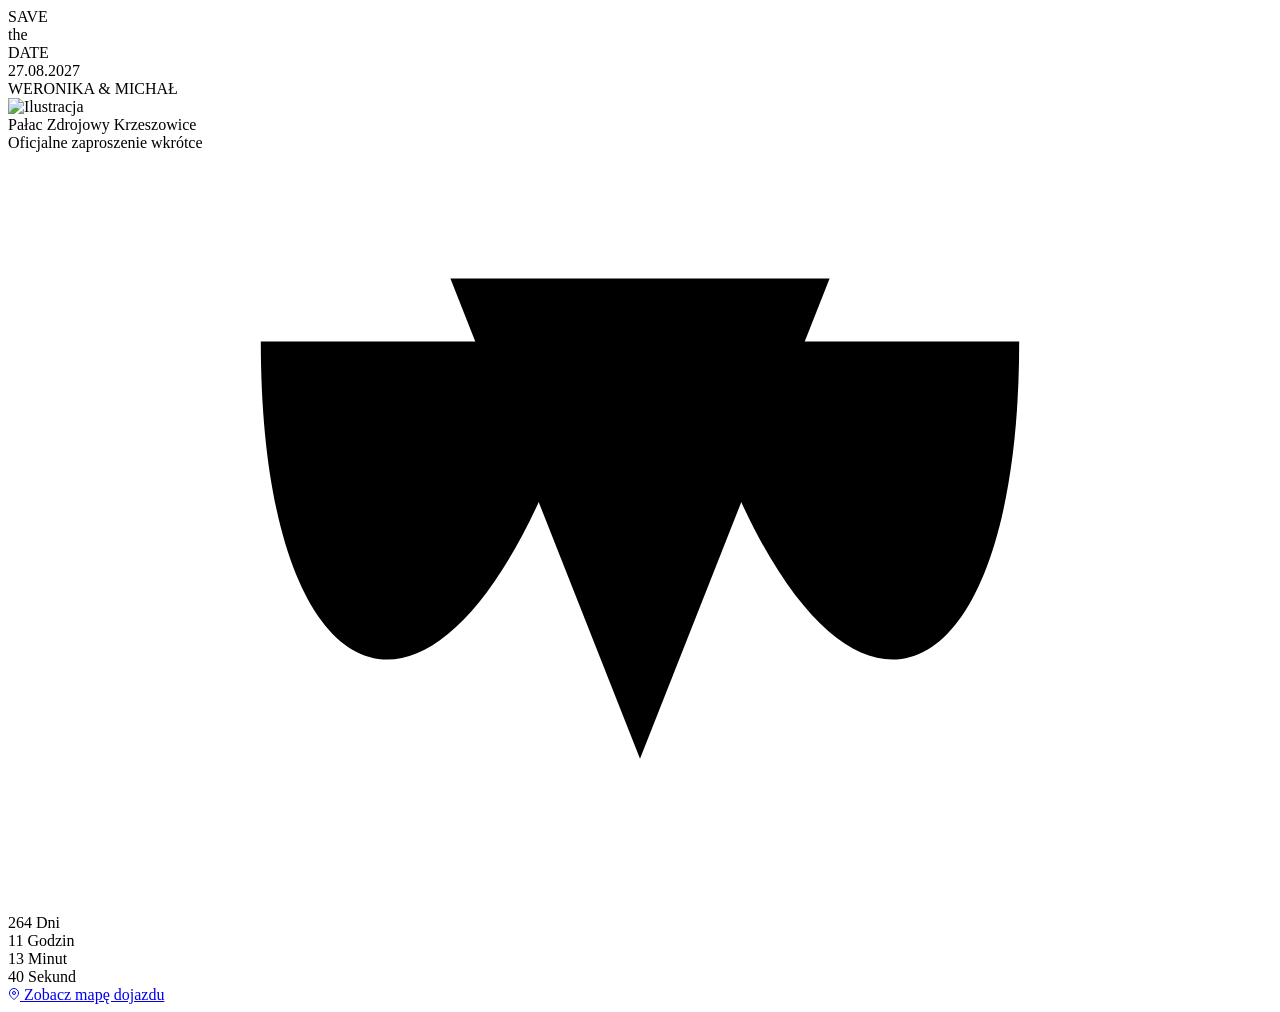
==== x9f2-9k1a-pl98/index.html @ dd60785c "Create index.html" ====
<!DOCTYPE html>
<html lang="pl">
<head>
  <meta charset="UTF-8">
  <meta name="viewport" content="width=device-width, initial-scale=1.0">
  <title>Save the Date - Weronika & Michał</title>
  <link rel="preconnect" href="https://fonts.googleapis.com">
  <link rel="preconnect" href="https://fonts.gstatic.com" crossorigin>
  <link href="https://fonts.googleapis.com/css2?family=Cinzel:wght@400;500;600&family=Cormorant+Garamond:ital,wght@0,400;0,600;1,400;1,600&family=Great+Vibes&family=Montserrat:wght@300;400&display=swap" rel="stylesheet">
  <link rel="stylesheet" href="style.css">
</head>
<body>

  <div class="card-container">

    <!-- NAGŁÓWEK -->
    <div class="header-group">
      <div class="title-save">SAVE</div>
      <div class="title-the">the</div>
      <div class="title-date">DATE</div>
    </div>

    <!-- DATA I IMIONA -->
    <div class="date-display">27.08.2027</div>
    <div class="names-display">WERONIKA & MICHAŁ</div>

    <!-- ILUSTRACJA PAŁACU I WIANEK SVG -->
    <div class="illustration-wrapper">
        <img class="palace-svg" src="img/palac.png" alt="Ilustracja">
    </div>

    <!-- LOKALIZACJA -->
    <div class="location-title">Pałac Zdrojowy Krzeszowice</div>

    <div class="subtitle-note">Oficjalne zaproszenie wkrótce</div>

    <!-- MONOGRAM -->
    <div class="monogram-wrapper">
      <svg class="monogram-svg" viewBox="0 0 100 60">
        <path d="M 20 15 C 20 45, 35 50, 45 20 C 47 15, 53 15, 55 20 C 65 50, 80 45, 80 15" />
        <path d="M 35 10 L 50 48 L 65 10" stroke-width="0.8" />
      </svg>
    </div>

    <!-- ODLICZANIE CZASU I AKCJE -->
    <div class="countdown-section">
      <div class="countdown-grid">
        <div class="countdown-item">
          <span class="countdown-num" id="days">---</span>
          <span class="countdown-label">Dni</span>
        </div>
        <div class="countdown-item">
          <span class="countdown-num" id="hours">--</span>
          <span class="countdown-label">Godzin</span>
        </div>
        <div class="countdown-item">
          <span class="countdown-num" id="minutes">--</span>
          <span class="countdown-label">Minut</span>
        </div>
        <div class="countdown-item">
          <span class="countdown-num" id="seconds">--</span>
          <span class="countdown-label">Sekund</span>
        </div>
      </div>
      <!-- LINK DO MAPY -->
      <a href="https://maps.google.com/?q=Palac+Zdrojowy+Krzeszowice" target="_blank" class="map-link">
        <svg width="12" height="12" viewBox="0 0 24 24" fill="none" stroke="currentColor" stroke-width="2">
          <path d="M21 10c0 7-9 13-9 13s-9-6-9-13a9 9 0 0 1 18 0z"></path>
          <circle cx="12" cy="10" r="3"></circle>
        </svg>
        Zobacz mapę dojazdu
      </a>
    </div>
  </div>

  <script>
    // Odliczanie do 27.08.2027
    const targetDate = new Date('2027-08-27T16:00:00').getTime();

    function updateCountdown() {
      const now = new Date().getTime();
      const difference = targetDate - now;

      if (difference > 0) {
        const days = Math.floor(difference / (1000 * 60 * 60 * 24));
        const hours = Math.floor((difference % (1000 * 60 * 60 * 24)) / (1000 * 60 * 60));
        const minutes = Math.floor((difference % (1000 * 60 * 60)) / (1000 * 60));
        const seconds = Math.floor((difference % (1000 * 60)) / 1000);

        document.getElementById('days').innerText = days;
        document.getElementById('hours').innerText = hours < 10 ? '0' + hours : hours;
        document.getElementById('minutes').innerText = minutes < 10 ? '0' + minutes : minutes;
        document.getElementById('seconds').innerText = seconds < 10 ? '0' + seconds : seconds;
      } else {
        document.getElementById('days').innerText = '0';
        document.getElementById('hours').innerText = '00';
        document.getElementById('minutes').innerText = '00';
        document.getElementById('seconds').innerText = '00';
      }
    }

    setInterval(updateCountdown, 1000);
    updateCountdown();
  </script>
</body>
</html>
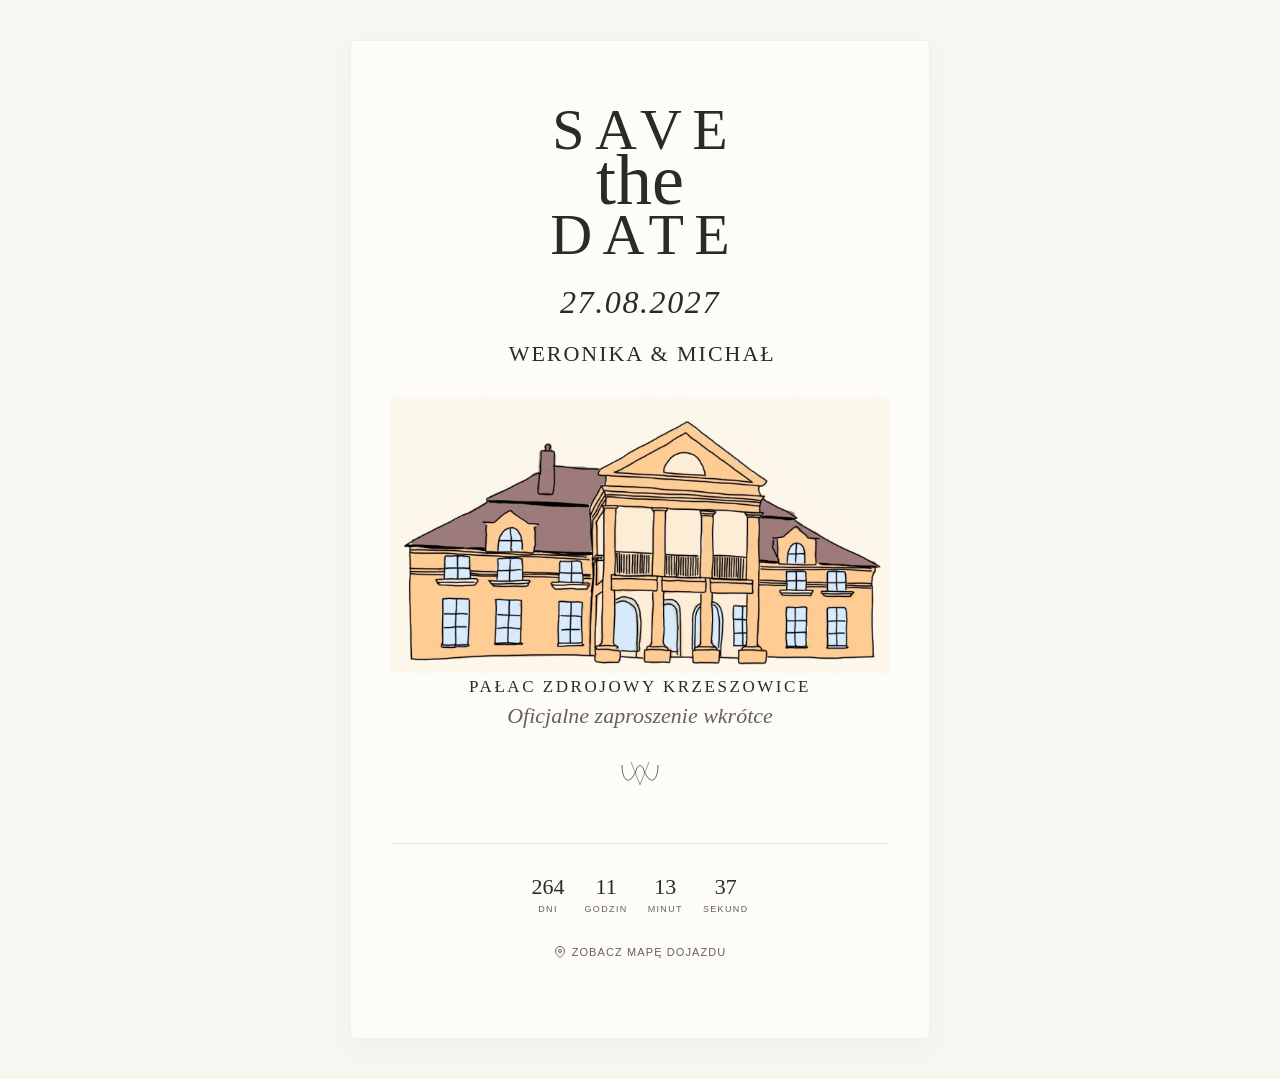
==== commit 1a9ea9ea: "Update index.html" ====
--- a/x9f2-9k1a-pl98/index.html
+++ b/x9f2-9k1a-pl98/index.html
@@ -26,7 +26,7 @@
 
     <!-- ILUSTRACJA PAŁACU I WIANEK SVG -->
     <div class="illustration-wrapper">
-        <img class="palace-svg" src="img/palac.png" alt="Ilustracja">
+        <img class="palace-svg" src="img/palac.jpg" alt="Ilustracja">
     </div>
 
     <!-- LOKALIZACJA -->
--- a/x9f2-9k1a-pl98/style.css
+++ b/x9f2-9k1a-pl98/style.css
@@ -0,0 +1,316 @@
+:root {
+    --bg-color: #f8f6f0;
+    --text-main: #2c2a29;
+    --text-muted: #66605b;
+    --accent-gold: #c5a059;
+    --font-title: 'Cinzel', serif;
+    --font-script: 'Great Vibes', cursive;
+    --font-body: 'Cormorant Garamond', serif;
+    --font-sans: 'Montserrat', sans-serif;
+  }
+
+  * {
+    box-sizing: border-box;
+    margin: 0;
+    padding: 0;
+  }
+
+  body {
+    background-color: var(--bg-color);
+    color: var(--text-main);
+    font-family: var(--font-body);
+    min-height: 100vh;
+    display: flex;
+    justify-content: center;
+    align-items: center;
+    padding: 40px 20px;
+    -webkit-font-smoothing: antialiased;
+  }
+
+  .card-container {
+    width: 100%;
+    max-width: 580px;
+    background-color: #fdfcf9;
+    padding: 60px 40px;
+    box-shadow: 0 10px 30px rgba(0, 0, 0, 0.03);
+    border: 1px solid rgba(0, 0, 0, 0.05);
+    text-align: center;
+    display: flex;
+    flex-direction: column;
+    align-items: center;
+    position: relative;
+  }
+
+  /* TYPOGRAFIA HIERARCHIA */
+
+  .header-group {
+    margin-bottom: 20px;
+    display: flex;
+    flex-direction: column;
+    align-items: center;
+    line-height: 1;
+  }
+
+  .title-save,
+  .title-date {
+    font-family: var(--font-title);
+    font-size: clamp(38px, 9vw, 58px);
+    font-weight: 400;
+    letter-spacing: 0.18em;
+    text-indent: 0.18em;
+    text-transform: uppercase;
+    color: var(--text-main);
+  }
+
+  .title-the {
+    font-family: var(--font-script);
+    font-size: clamp(48px, 11vw, 72px);
+    color: var(--text-main);
+    margin: -15px 0 -10px 0;
+    z-index: 2;
+  }
+
+  .date-display {
+    font-family: var(--font-body);
+    font-size: clamp(24px, 5vw, 32px);
+    font-style: italic;
+    letter-spacing: 0.05em;
+    margin-bottom: 20px;
+    color: var(--text-main);
+  }
+
+  .names-display {
+    font-family: var(--font-title);
+    font-size: clamp(16px, 3.5vw, 22px);
+    font-weight: 400;
+    letter-spacing: 0.09em;
+    text-indent: 0.2em;
+    text-transform: uppercase;
+    margin-bottom: 30px;
+    color: var(--text-main);
+  }
+
+  /* ILUSTRACJA PAŁACU I WIANEK SVG */
+
+  .palace-svg {
+    width: 100%;
+    height: auto;
+    max-height: 380px;
+  }
+
+  /* FOOTER I INFO */
+
+  .location-title {
+    font-family: var(--font-title);
+    font-size: clamp(13px, 2.8vw, 17px);
+    letter-spacing: 0.15em;
+    text-transform: uppercase;
+    margin-bottom: 6px;
+    color: var(--text-main);
+    font-weight: 500;
+  }
+
+  .map-link {
+    display: inline-flex;
+    align-items: center;
+    gap: 6px;
+    font-family: var(--font-sans);
+    font-size: 11px;
+    letter-spacing: 0.1em;
+    text-transform: uppercase;
+    color: var(--text-muted);
+    text-decoration: none;
+    margin-bottom: 20px;
+    transition: color 0.3s ease;
+  }
+
+  .map-link:hover {
+    color: var(--accent-gold);
+  }
+
+  .subtitle-note {
+    font-family: var(--font-body);
+    font-size: clamp(18px, 4vw, 22px);
+    font-style: italic;
+    color: var(--text-muted);
+    margin-bottom: 25px;
+  }
+
+  /* MONOGRAM SVG */
+  .monogram-wrapper {
+    margin-bottom: 35px;
+  }
+
+  .monogram-svg {
+    width: 60px;
+    height: 40px;
+    fill: none;
+    stroke: var(--text-main);
+    stroke-width: 1.2;
+  }
+
+  /* ODLICZANIE & SEKCJA PRZYCISKÓW */
+
+  .countdown-section {
+    width: 100%;
+    border-top: 1px solid #eae5dc;
+    padding-top: 30px;
+    margin-top: 10px;
+  }
+
+  .countdown-grid {
+    display: flex;
+    justify-content: center;
+    gap: 20px;
+    margin-bottom: 30px;
+  }
+
+  .countdown-item {
+    display: flex;
+    flex-direction: column;
+    align-items: center;
+  }
+
+  .countdown-num {
+    font-family: var(--font-title);
+    font-size: 22px;
+    color: var(--text-main);
+  }
+
+  .countdown-label {
+    font-family: var(--font-sans);
+    font-size: 9px;
+    letter-spacing: 0.15em;
+    text-transform: uppercase;
+    color: var(--text-muted);
+    margin-top: 4px;
+  }
+
+  .actions-group {
+    display: flex;
+    flex-wrap: wrap;
+    gap: 15px;
+    justify-content: center;
+  }
+
+  .action-btn {
+    background: transparent;
+    border: 1px solid var(--text-main);
+    color: var(--text-main);
+    font-family: var(--font-sans);
+    font-size: 11px;
+    letter-spacing: 0.15em;
+    text-transform: uppercase;
+    padding: 12px 24px;
+    cursor: pointer;
+    transition: all 0.3s ease;
+    text-decoration: none;
+  }
+
+  .action-btn:hover {
+    background: var(--text-main);
+    color: #ffffff;
+  }
+
+  .action-btn.primary {
+    background: var(--text-main);
+    color: #ffffff;
+  }
+
+  .action-btn.primary:hover {
+    background: #45423f;
+  }
+
+  /* MODAL RSVP */
+  .modal-backdrop {
+    position: fixed;
+    top: 0;
+    left: 0;
+    width: 100%;
+    height: 100%;
+    background: rgba(0, 0, 0, 0.4);
+    display: flex;
+    justify-content: center;
+    align-items: center;
+    opacity: 0;
+    pointer-events: none;
+    transition: opacity 0.3s ease;
+    z-index: 100;
+    padding: 20px;
+  }
+
+  .modal-backdrop.active {
+    opacity: 1;
+    pointer-events: auto;
+  }
+
+  .modal-content {
+    background: #fdfcf9;
+    padding: 40px;
+    max-width: 450px;
+    width: 100%;
+    box-shadow: 0 15px 40px rgba(0,0,0,0.15);
+    position: relative;
+    text-align: center;
+  }
+
+  .modal-title {
+    margin-bottom: 15px;
+  }
+
+  .modal-close {
+    position: absolute;
+    top: 15px;
+    right: 20px;
+    background: none;
+    border: none;
+    font-size: 24px;
+    cursor: pointer;
+    color: var(--text-muted);
+  }
+
+  .form-group {
+    margin-bottom: 20px;
+    text-align: left;
+  }
+
+  .form-group label {
+    display: block;
+    font-family: var(--font-sans);
+    font-size: 10px;
+    letter-spacing: 0.12em;
+    text-transform: uppercase;
+    margin-bottom: 6px;
+    color: var(--text-muted);
+  }
+
+  .form-group input,
+  .form-group select {
+    width: 100%;
+    padding: 10px;
+    border: 1px solid #dcd6cd;
+    background: #fff;
+    font-family: var(--font-body);
+    font-size: 16px;
+  }
+
+  .submit-btn {
+    width: 100%;
+    margin-top: 10px;
+  }
+
+  @media (max-width: 480px) {
+    .card-container {
+      padding: 40px 20px;
+    }
+    .countdown-grid {
+      gap: 12px;
+    }
+    .actions-group {
+      flex-direction: column;
+      width: 100%;
+    }
+    .action-btn {
+      width: 100%;
+    }
+  }
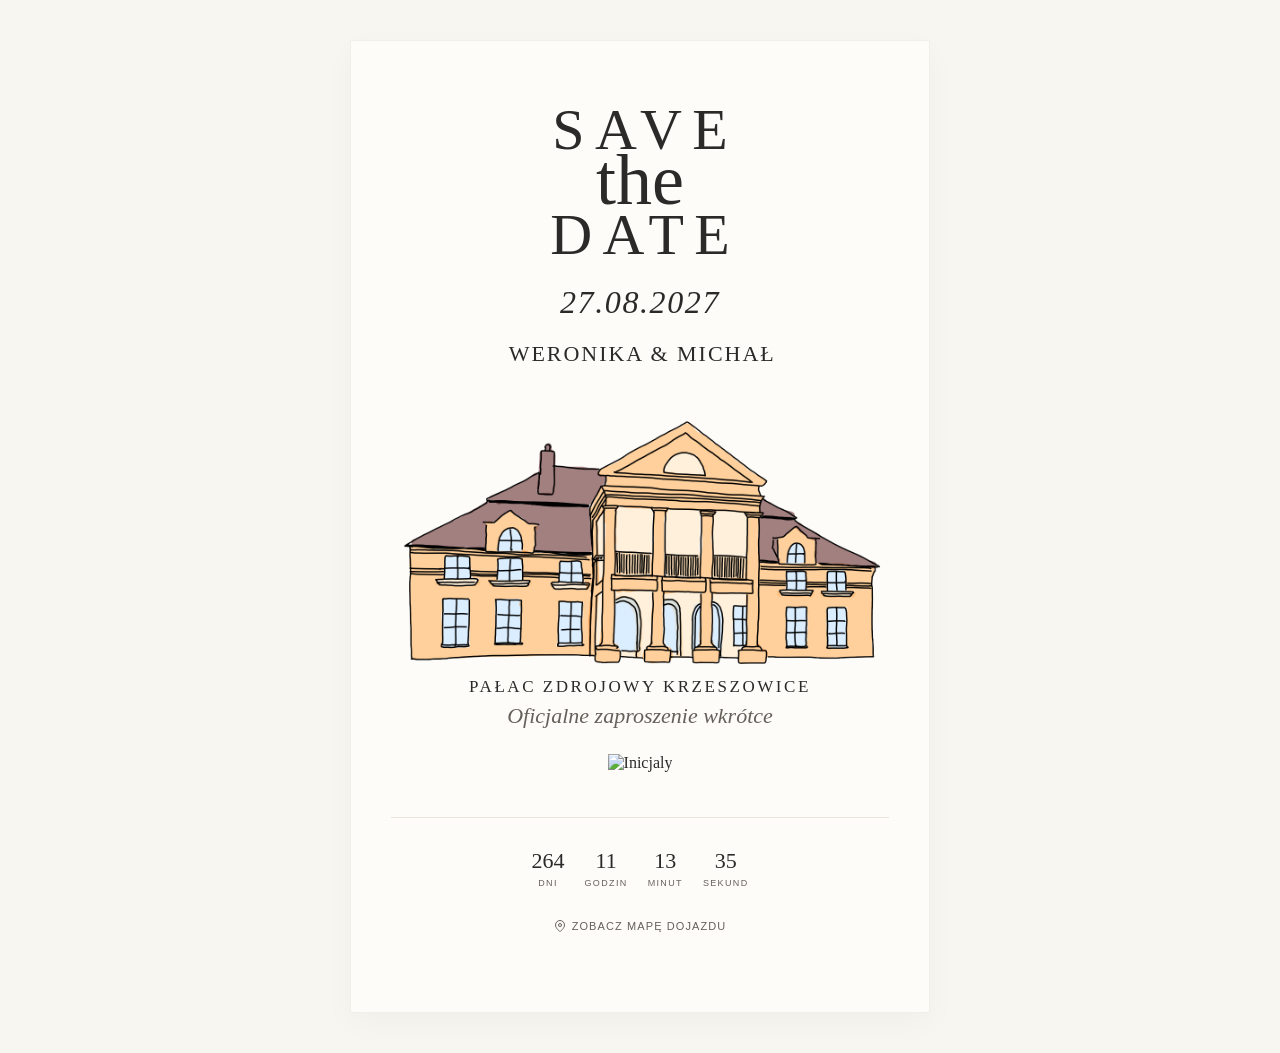
==== commit 362b0343: "Update index.html" ====
--- a/x9f2-9k1a-pl98/index.html
+++ b/x9f2-9k1a-pl98/index.html
@@ -26,7 +26,7 @@
 
     <!-- ILUSTRACJA PAŁACU I WIANEK SVG -->
     <div class="illustration-wrapper">
-        <img class="palace-svg" src="img/palac.jpg" alt="Ilustracja">
+        <img class="palace-svg" src="img/palac.png" alt="Ilustracja">
     </div>
 
     <!-- LOKALIZACJA -->
@@ -36,10 +36,7 @@
 
     <!-- MONOGRAM -->
     <div class="monogram-wrapper">
-      <svg class="monogram-svg" viewBox="0 0 100 60">
-        <path d="M 20 15 C 20 45, 35 50, 45 20 C 47 15, 53 15, 55 20 C 65 50, 80 45, 80 15" />
-        <path d="M 35 10 L 50 48 L 65 10" stroke-width="0.8" />
-      </svg>
+        <img class="monogram-svg" src="img/inicjaly.png" alt="Inicjaly">
     </div>
 
     <!-- ODLICZANIE CZASU I AKCJE -->
